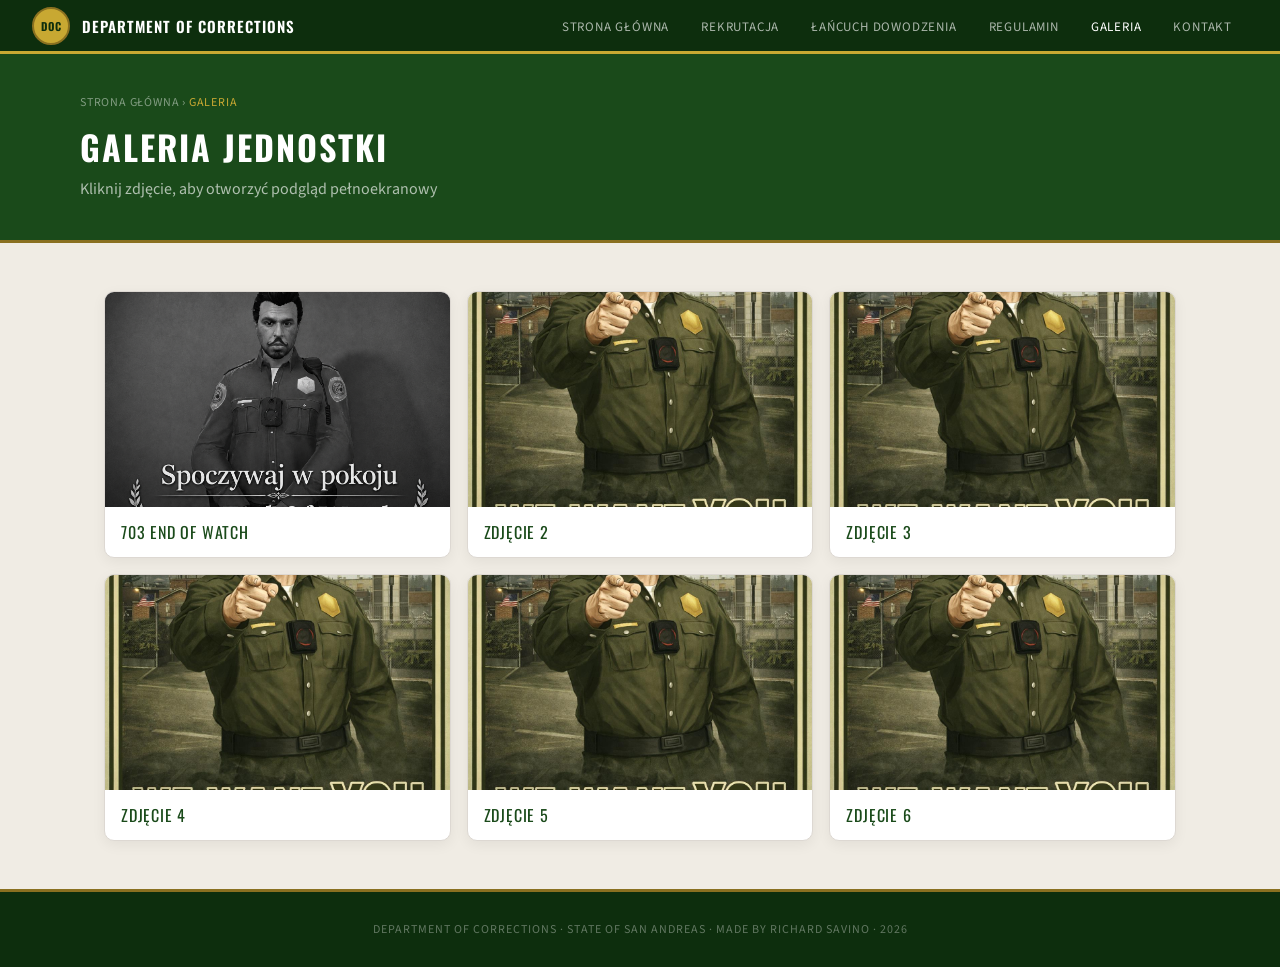
==== galeria.html @ 75ddd3aa "Update galeria.html" ====
﻿<!DOCTYPE html>
<html lang="pl">
<head>
<meta charset="UTF-8">
<meta name="viewport" content="width=device-width, initial-scale=1.0">
<title>DOC - Galeria</title>
  <link rel="icon" sizes="32x32" href="src/Doc3.png">
<link href="https://fonts.googleapis.com/css2?family=Oswald:wght@400;500;600;700&family=Source+Sans+3:wght@300;400;600&display=swap" rel="stylesheet">
<link rel="stylesheet" href="styles.css">
</head>
<body>

<nav class="topbar">
  <a class="topbar-brand" href="index.html">
    <div class="topbar-logo" title="Kliknij, aby dodać własne logo (PPM usuwa)">
      <span class="topbar-logo-text">DOC</span>
      <img class="topbar-logo-image" alt="Logo DOC">
    </div>
    <div class="topbar-name">Department of Corrections</div>
  </a>
  <ul class="topbar-nav">
    <li><a href="index.html">Strona Główna</a></li>
    <li><a href="rekrutacja.html">Rekrutacja</a></li>
    <li><a href="lancuch-dowodzenia.html">Łańcuch Dowodzenia</a></li>
    <li><a href="regulamin.html">Regulamin</a></li>
    <li><a href="galeria.html" class="active">Galeria</a></li>
    <li><a href="kontakt.html">Kontakt</a></li>
  </ul>
</nav>

<div class="page-header">
  <div class="page-header-inner">
    <div class="breadcrumb"><a href="index.html">Strona Główna</a> &rsaquo; <span>Galeria</span></div>
    <h1>Galeria Jednostki</h1>
    <p class="sub">Kliknij zdjęcie, aby otworzyć podgląd pełnoekranowy</p>
  </div>
</div>

<main class="layout">
  <section class="gallery-grid">
    <article class="gallery-item"><img class="gallery-img" src="img/gallery-1.png" alt="Galeria DOC 1"><div class="gallery-title">703 End Of Watch</div></article>
    <article class="gallery-item"><img class="gallery-img" src="img/gallery-2.jpg" alt="Galeria DOC 2"><div class="gallery-title">Zdjęcie 2</div></article>
    <article class="gallery-item"><img class="gallery-img" src="img/gallery-3.jpg" alt="Galeria DOC 3"><div class="gallery-title">Zdjęcie 3</div></article>
    <article class="gallery-item"><img class="gallery-img" src="img/gallery-4.jpg" alt="Galeria DOC 4"><div class="gallery-title">Zdjęcie 4</div></article>
    <article class="gallery-item"><img class="gallery-img" src="img/gallery-5.jpg" alt="Galeria DOC 5"><div class="gallery-title">Zdjęcie 5</div></article>
    <article class="gallery-item"><img class="gallery-img" src="img/gallery-6.jpg" alt="Galeria DOC 6"><div class="gallery-title">Zdjęcie 6</div></article>
  </section>
</main>

<div id="lightbox" class="lightbox" aria-hidden="true">
  <button class="lightbox-close" type="button" aria-label="Zamknij">×</button>
  <button class="lightbox-btn lightbox-prev" type="button" aria-label="Poprzednie">‹</button>
  <img id="lightboxImg" class="lightbox-img" alt="Podgląd zdjęcia">
  <button class="lightbox-btn lightbox-next" type="button" aria-label="Następne">›</button>
</div>

<footer>
  <p>Department of Corrections · State of San Andreas · made by Richard Savino · 2026</p>
</footer>

<script>

(function () {
  const images = Array.from(document.querySelectorAll('.gallery-img'));
  const lightbox = document.getElementById('lightbox');
  const lightboxImg = document.getElementById('lightboxImg');
  const btnPrev = document.querySelector('.lightbox-prev');
  const btnNext = document.querySelector('.lightbox-next');
  const btnClose = document.querySelector('.lightbox-close');
  if (!images.length || !lightbox || !lightboxImg) return;

  let current = 0;

  const open = (index) => {
    current = index;
    lightboxImg.src = images[current].src;
    lightbox.classList.add('open');
    lightbox.setAttribute('aria-hidden', 'false');
  };

  const close = () => {
    lightbox.classList.remove('open');
    lightbox.setAttribute('aria-hidden', 'true');
    lightboxImg.removeAttribute('src');
  };

  const prev = () => open((current - 1 + images.length) % images.length);
  const next = () => open((current + 1) % images.length);

  images.forEach((img, index) => img.addEventListener('click', () => open(index)));
  if (btnPrev) btnPrev.addEventListener('click', prev);
  if (btnNext) btnNext.addEventListener('click', next);
  if (btnClose) btnClose.addEventListener('click', close);

  lightbox.addEventListener('click', (event) => {
    if (event.target === lightbox) close();
  });

  document.addEventListener('keydown', (event) => {
    if (!lightbox.classList.contains('open')) return;
    if (event.key === 'Escape') close();
    if (event.key === 'ArrowLeft') prev();
    if (event.key === 'ArrowRight') next();
  });
})();
</script>

</body>
</html>
---- styles.css ----
:root {
  --g-darkest: #0d2e0d;
  --g-dark: #1a4a1a;
  --g-mid: #2d7a2d;
  --g-light: #4a9a4a;
  --g-pale: #e8f5e8;
  --gold: #c8a832;
  --gold-light: #e8c84a;
  --gold-dark: #8a7020;
  --cream: #f5f0e8;
  --bg: #f0ece4;
  --text: #1a1a1a;
  --text-mid: #444;
  --text-light: #888;
  --white: #fff;
}

* { margin:0; padding:0; box-sizing:border-box; }

body {
  font-family: 'Source Sans 3', sans-serif;
  background: var(--bg);
  color: var(--text);
  display: flex;
  flex-direction: column;
  min-height: 100vh;
}

/* TOPBAR */
.topbar {
  background: var(--g-darkest);
  border-bottom: 3px solid var(--gold);
  padding: 0 2rem;
  display: flex;
  align-items: center;
  justify-content: space-between;
  height: 54px;
  position: sticky;
  top: 0;
  z-index: 100;
}

.topbar-brand {
  display: flex;
  align-items: center;
  gap: 12px;
  text-decoration: none;
}

.topbar-logo {
  width: 38px;
  height: 38px;
  border-radius: 50%;
  background: var(--gold);
  display: flex;
  align-items: center;
  justify-content: center;
  font-family: 'Oswald', sans-serif;
  font-size: 11px;
  font-weight: 700;
  color: var(--g-darkest);
  letter-spacing: 1px;
  border: 2px solid var(--gold-dark);
  flex-shrink: 0;
  position: relative;
  overflow: hidden;
  cursor: pointer;
}

.topbar-logo-image {
  width: 100%;
  height: 100%;
  object-fit: cover;
  display: none;
}

.topbar-logo.has-image .topbar-logo-image { display: block; }
.topbar-logo.has-image .topbar-logo-text { display: none; }

.topbar-name {
  font-family: 'Oswald', sans-serif;
  font-size: 15px;
  font-weight: 600;
  color: #fff;
  letter-spacing: 1px;
  text-transform: uppercase;
}

.topbar-nav {
  display: flex;
  list-style: none;
}

.topbar-nav a {
  display: block;
  padding: 0 1rem;
  height: 54px;
  line-height: 54px;
  color: rgba(255, 255, 255, .65);
  text-decoration: none;
  font-size: 13px;
  font-weight: 400;
  text-transform: uppercase;
  letter-spacing: .8px;
  border-bottom: 3px solid transparent;
  margin-bottom: -3px;
  transition: color .2s, border-color .2s;
}

.topbar-nav a:hover, .topbar-nav a.active {
  color: #fff;
  border-bottom-color: var(--gold);
}

/* PAGE HEADER (Subpages) */
.page-header {
  background: var(--g-dark);
  padding: 2.5rem 2rem;
  border-bottom: 3px solid var(--gold-dark);
}

.page-header-inner {
  max-width: 1120px;
  margin: 0 auto;
}

.breadcrumb {
  font-size: 12px;
  color: rgba(255, 255, 255, .5);
  text-transform: uppercase;
  letter-spacing: .8px;
  margin-bottom: .6rem;
}

.breadcrumb a {
  color: rgba(255, 255, 255, .45);
  text-decoration: none;
}

.breadcrumb span { color: var(--gold); }

h1 {
  font-family: 'Oswald', sans-serif;
  font-size: 34px;
  color: #fff;
  text-transform: uppercase;
  letter-spacing: 2px;
}

.sub {
  color: rgba(255, 255, 255, .65);
  margin-top: .4rem;
}

/* LAYOUT */
.layout {
  max-width: 1120px;
  margin: 0 auto;
  padding: 3rem 1.5rem;
  width: 100%;
}

/* HERO (index.html) */
.hero {
  background: var(--g-dark);
  background-image: repeating-linear-gradient(0deg, transparent, transparent 39px, rgba(0, 0, 0, .07) 40px), repeating-linear-gradient(90deg, transparent, transparent 39px, rgba(0, 0, 0, .07) 40px);
  padding: 4rem 2rem 3rem;
  text-align: center;
  position: relative;
  overflow: hidden;
  border-bottom: 4px solid var(--gold-dark);
}

.hero::before {
  content: '';
  position: absolute;
  inset: 0;
  background: radial-gradient(ellipse 70% 80% at 50% 50%, rgba(45, 122, 45, .3) 0%, transparent 70%);
  pointer-events: none;
}

.hero-seal {
  width: 150px;
  height: 150px;
  border-radius: 50%;
  background: var(--g-darkest);
  border: 5px solid var(--gold);
  box-shadow: 0 0 0 3px var(--g-dark), 0 0 0 5px var(--gold-dark), 0 8px 40px rgba(0, 0, 0, .5);
  display: flex;
  align-items: center;
  justify-content: center;
  margin: 0 auto 1.5rem;
  position: relative;
}

.hero-seal-inner {
  width: 114px;
  height: 114px;
  border-radius: 50%;
  background: var(--gold);
  display: flex;
  align-items: center;
  justify-content: center;
  flex-direction: column;
  border: 2px solid var(--gold-dark);
}

.hero-seal-emoji {
  font-size: 40px;
  line-height: 1;
}

.hero-seal-text {
  font-family: 'Oswald', sans-serif;
  font-size: 9px;
  font-weight: 700;
  color: var(--g-darkest);
  letter-spacing: 2px;
  margin-top: 3px;
}

.hero-seal-ring {
  position: absolute;
  inset: 6px;
  border-radius: 50%;
  border: 1.5px dashed rgba(200, 168, 50, .5);
  animation: spin 30s linear infinite;
}

@keyframes spin { to { transform: rotate(360deg); } }

.hero-ring2 {
  position: absolute;
  inset: 14px;
  border-radius: 50%;
  border: 1px dotted rgba(200, 168, 50, .25);
  animation: spin 18s linear infinite reverse;
}

.hero h1 {
  font-family: 'Oswald', sans-serif;
  font-size: 40px;
  font-weight: 700;
  color: #fff;
  text-transform: uppercase;
  letter-spacing: 3px;
  line-height: 1.1;
  position: relative;
}

.hero h1 span { color: var(--gold); }

.hero-sub {
  font-size: 13px;
  color: rgba(255, 255, 255, .5);
  text-transform: uppercase;
  letter-spacing: 2px;
  margin-top: 6px;
  position: relative;
}

.hero-divider {
  width: 80px;
  height: 2px;
  background: linear-gradient(to right, transparent, var(--gold), transparent);
  margin: 1.2rem auto;
}

.hero-tagline {
  font-size: 15px;
  color: rgba(255, 255, 255, .7);
  font-style: italic;
  letter-spacing: .5px;
  position: relative;
}

.hero-btns {
  display: flex;
  gap: 12px;
  justify-content: center;
  margin-top: 2rem;
  position: relative;
  flex-wrap: wrap;
}

.btn-primary {
  background: var(--gold);
  color: var(--g-darkest);
  font-family: 'Oswald', sans-serif;
  font-size: 14px;
  font-weight: 600;
  text-transform: uppercase;
  letter-spacing: 1px;
  padding: 10px 28px;
  border-radius: 4px;
  text-decoration: none;
  border: none;
  cursor: pointer;
  transition: background .2s, transform .15s;
}

.btn-primary:hover {
  background: var(--gold-light);
  transform: translateY(-1px);
}

.btn-outline {
  background: transparent;
  color: #fff;
  font-family: 'Oswald', sans-serif;
  font-size: 14px;
  font-weight: 600;
  text-transform: uppercase;
  letter-spacing: 1px;
  padding: 10px 28px;
  border-radius: 4px;
  text-decoration: none;
  border: 1.5px solid rgba(255, 255, 255, .35);
  cursor: pointer;
  transition: border-color .2s, transform .15s;
}

.btn-outline:hover {
  border-color: #fff;
  transform: translateY(-1px);
}

/* STAT STRIP */
.stat-strip {
  display: grid;
  grid-template-columns: repeat(auto-fit, minmax(160px, 1fr));
  gap: 1px;
  background: var(--gold-dark);
  border: 1px solid var(--gold-dark);
  border-radius: 8px;
  overflow: hidden;
  margin-bottom: 3rem;
}

.stat-item {
  background: var(--g-darkest);
  padding: 1.2rem 1.5rem;
  text-align: center;
}

.stat-num {
  font-family: 'Oswald', sans-serif;
  font-size: 32px;
  font-weight: 700;
  color: var(--gold);
  line-height: 1;
}

.stat-label {
  font-size: 11px;
  color: rgba(255, 255, 255, .5);
  text-transform: uppercase;
  letter-spacing: 1px;
  margin-top: 4px;
}

/* SECTION HEADING */
.sec-heading {
  font-family: 'Oswald', sans-serif;
  font-size: 11px;
  font-weight: 600;
  text-transform: uppercase;
  letter-spacing: 3px;
  color: var(--g-mid);
  margin-bottom: 1.2rem;
  display: flex;
  align-items: center;
  gap: 10px;
}

.sec-heading::after {
  content: '';
  flex: 1;
  height: 1px;
  background: linear-gradient(to right, var(--g-mid), transparent);
}

/* ABOUT BLOCK */
.about-grid {
  display: grid;
  grid-template-columns: 1fr 1fr;
  gap: 2rem;
  margin-bottom: 3rem;
}

@media(max-width:640px) { .about-grid { grid-template-columns: 1fr; } }

.about-text {
  font-size: 15px;
  line-height: 1.75;
  color: var(--text-mid);
}

.about-text p { margin-bottom: 1rem; }
.about-text strong { color: var(--g-dark); font-weight: 600; }

.mission-box {
  background: var(--g-darkest);
  border-radius: 8px;
  padding: 1.8rem;
  border-left: 4px solid var(--gold);
}

.mission-box h3 {
  font-family: 'Oswald', sans-serif;
  font-size: 18px;
  color: var(--gold);
  text-transform: uppercase;
  letter-spacing: 1px;
  margin-bottom: .8rem;
}

.mission-box p {
  font-size: 14px;
  color: rgba(255, 255, 255, .7);
  line-height: 1.7;
}

.mission-box .quote {
  font-style: italic;
  font-size: 13px;
  color: rgba(255, 255, 255, .4);
  margin-top: 1rem;
  border-top: 1px solid rgba(255, 255, 255, .1);
  padding-top: .8rem;
}

/* CARDS */
.cards {
  display: grid;
  grid-template-columns: repeat(auto-fit, minmax(220px, 1fr));
  gap: 1rem;
  margin-bottom: 3rem;
}

.card {
  background: #fff;
  border-radius: 8px;
  border: 1px solid #e0ddd8;
  padding: 1.5rem;
  text-decoration: none;
  color: inherit;
  transition: transform .2s, box-shadow .2s;
  display: block;
}

.card:hover {
  transform: translateY(-3px);
  box-shadow: 0 8px 24px rgba(0, 0, 0, .1);
}

.card-icon {
  font-size: 28px;
  margin-bottom: .8rem;
}

.card h3 {
  font-family: 'Oswald', sans-serif;
  font-size: 17px;
  font-weight: 600;
  color: var(--g-dark);
  text-transform: uppercase;
  letter-spacing: .5px;
  margin-bottom: .5rem;
}

.card p {
  font-size: 13px;
  color: var(--text-light);
  line-height: 1.5;
}

.card-arrow {
  font-size: 13px;
  color: var(--g-mid);
  margin-top: .8rem;
  font-weight: 600;
}

/* GALLERY (galeria.html) */
.gallery-grid {
  display: grid;
  grid-template-columns: repeat(auto-fit, minmax(290px, 1fr));
  gap: 1rem;
}

.gallery-item {
  background: #fff;
  border: 1px solid #ddd8d2;
  border-radius: 10px;
  overflow: hidden;
  box-shadow: 0 4px 14px rgba(0, 0, 0, .06);
}

.gallery-img {
  width: 100%;
  aspect-ratio: 16/10;
  object-fit: cover;
  display: block;
  cursor: zoom-in;
}

.gallery-title {
  padding: .8rem 1rem;
  font-family: 'Oswald', sans-serif;
  text-transform: uppercase;
  letter-spacing: .8px;
  color: var(--g-dark);
}

.lightbox {
  position: fixed;
  inset: 0;
  background: rgba(0, 0, 0, .86);
  display: none;
  align-items: center;
  justify-content: center;
  z-index: 999;
  padding: 2rem;
}

.lightbox.open { display: flex; }
.lightbox-img { max-width: min(92vw, 1600px); max-height: 88vh; object-fit: contain; border-radius: 8px; }

.lightbox-btn {
  position: absolute;
  top: 50%;
  transform: translateY(-50%);
  border: none;
  width: 52px;
  height: 52px;
  border-radius: 50%;
  background: rgba(255, 255, 255, .16);
  color: #fff;
  font-size: 26px;
  cursor: pointer;
}

.lightbox-prev { left: 18px; }
.lightbox-next { right: 18px; }

.lightbox-close {
  position: absolute;
  top: 16px;
  right: 16px;
  border: none;
  width: 44px;
  height: 44px;
  border-radius: 50%;
  background: rgba(255, 255, 255, .16);
  color: #fff;
  font-size: 26px;
  cursor: pointer;
}

/* KONTAKT (kontakt.html) */
.hq {
  background: #fff;
  border: 1px solid #ddd8d2;
  border-radius: 8px;
  overflow: hidden;
  margin-bottom: 2.2rem;
}

.hq-top {
  background: linear-gradient(135deg, var(--g-darkest), var(--g-dark));
  padding: 1.1rem 1.4rem;
  color: #fff;
  font-family: 'Oswald', sans-serif;
  letter-spacing: 1px;
  text-transform: uppercase;
}

.hq-grid {
  display: grid;
  grid-template-columns: 1fr 1fr;
  gap: 1rem;
  padding: 1.4rem;
}

.hq-item small {
  display: block;
  font-size: 11px;
  color: var(--text-light);
  text-transform: uppercase;
  letter-spacing: .8px;
  margin-bottom: 4px;
}

.hq-item div { font-size: 15px; color: var(--text); }

/* ŁAŃCUCH DOWODZENIA (lancuch-dowodzenia.html) */
.pyramid { display: flex; flex-direction: column; gap: 1rem; }
.tier { display: flex; gap: 1rem; justify-content: center; flex-wrap: wrap; }

.staff-card { width: 300px; background: #fff; border: 1px solid #dfd8ce; border-radius: 12px; overflow: hidden; box-shadow: 0 6px 16px rgba(0, 0, 0, .08); }
.staff-card img.staff-photo { width: 100%; aspect-ratio: 4/3; object-fit: cover; display: block; }
.staff-body { padding: 1rem; }
.staff-card.chief .staff-body { background: linear-gradient(135deg, #f6e8b0, #dcc26a); }
.staff-card.commander .staff-body { background: linear-gradient(135deg, #f1f1f1, #cbcbcb); }
.staff-rank { font-family: 'Oswald', sans-serif; font-size: 13px; text-transform: uppercase; letter-spacing: .7px; color: #1f1f1f; }
.staff-name { font-size: 20px; font-weight: 700; margin-top: .2rem; color: #141414; }

/* REGULAMIN (regulamin.html) */
.main-container {
  max-width: 1080px;
  margin: 0 auto;
  padding: 3rem 1.5rem;
  width: 100%;
  flex: 1;
}

.selector-row {
  display: flex;
  justify-content: center;
  gap: 2rem;
  margin-bottom: 0;
}

.selector-box {
  background: var(--g-dark);
  border: 3px solid var(--g-mid);
  border-radius: 12px;
  padding: 2.5rem 3rem;
  cursor: pointer;
  transition: all 0.3s ease;
  text-align: center;
  flex: 1;
  position: relative;
}

.selector-box:hover {
  background: var(--g-mid);
  border-color: var(--gold);
  transform: translateY(-4px);
  box-shadow: 0 10px 30px rgba(0, 0, 0, 0.2);
}

.selector-box.active {
  background: var(--g-darkest);
  border-color: var(--gold);
  transform: translateY(0);
  box-shadow: 0 6px 20px rgba(0, 0, 0, 0.25);
  border-bottom-left-radius: 0;
  border-bottom-right-radius: 0;
  border-bottom-color: var(--g-darkest);
}

.selector-box h2 {
  font-family: 'Oswald', sans-serif;
  font-size: 24px;
  color: #fff;
  text-transform: uppercase;
  letter-spacing: 2px;
  margin: 0;
}

.selector-box p {
  color: rgba(255, 255, 255, 0.7);
  margin-top: 0.5rem;
  font-size: 14px;
}

.selector-box .arrow {
  display: inline-block;
  margin-left: 8px;
  color: var(--gold);
  font-size: 18px;
  transition: transform 0.3s ease;
}

.selector-box.active .arrow { transform: rotate(180deg); }

.expand-wrapper {
  max-width: 1080px;
  margin: 0 auto;
  overflow: hidden;
  max-height: 0;
  transition: max-height 0.5s ease, opacity 0.4s ease;
  opacity: 0;
}

.expand-wrapper.open {
  max-height: 5000px;
  opacity: 1;
}

.expand-inner {
  background: #fff;
  border: 1px solid #ddd;
  border-top: none;
  border-radius: 0 0 12px 12px;
  padding: 2rem;
  margin-bottom: 2rem;
}

.rule-section { background: #fff; border: 1px solid #dfd8ce; border-radius: 10px; overflow: hidden; margin-bottom: 1rem; }
.rule-section:last-child { margin-bottom: 0; }
.rule-head { background: var(--g-darkest); color: #fff; padding: .85rem 1rem; font-family: 'Oswald', sans-serif; font-size: 18px; letter-spacing: .8px; text-transform: uppercase; }
.rule-body { padding: 1rem; }
.rule-item { margin-bottom: .8rem; }
.rule-item:last-child { margin-bottom: 0; }
.rule-num { font-family: 'Oswald', sans-serif; color: var(--g-mid); font-size: 15px; margin-bottom: .15rem; }
.rule-text { color: var(--text-mid); line-height: 1.55; font-size: 15px; }
.rule-warn { margin-top: .8rem; background: #fff8e1; border-left: 4px solid var(--gold); padding: .65rem .8rem; color: #7a6010; border-radius: 0 6px 6px 0; font-size: 14px; }
.rule-danger { margin-top: .8rem; background: #ffeaea; border-left: 4px solid #e53935; padding: .65rem .8rem; color: #b03131; border-radius: 0 6px 6px 0; font-size: 14px; }

/* REKRUTACJA (rekrutacja.html) */
.poster-text { background: #fff; border: 1px solid #ddd8d2; border-radius: 10px; padding: 1.8rem; box-shadow: 0 4px 14px rgba(0, 0, 0, .06); }
.poster-text h2 { font-family: 'Oswald', sans-serif; font-size: 30px; line-height: 1.15; color: var(--g-dark); text-transform: uppercase; margin-bottom: 1.1rem; }
.poster-text p { font-size: 16px; color: var(--text-mid); line-height: 1.65; margin-bottom: 1rem; }

.sec-title { font-family: 'Oswald', sans-serif; font-size: 22px; text-transform: uppercase; color: var(--g-dark); margin: 1.2rem 0 .6rem; }
.list-box { display: grid; grid-template-columns: 1fr 1fr; gap: 1rem; margin-bottom: .8rem; }
.list-card { background: #f8f6f2; border: 1px solid #e7e2db; border-radius: 8px; padding: 1rem; }
.list-card ul { list-style: none; }
.list-card li { padding: .45rem 0; border-bottom: 1px solid #ece7e0; color: var(--text-mid); font-size: 15px; }
.list-card li:last-child { border-bottom: none; }

.note { background: #eef7ee; border-left: 4px solid var(--g-mid); border-radius: 0 8px 8px 0; padding: 1rem 1.1rem; margin-top: 1rem; font-size: 15px; color: #1f4f1f; line-height: 1.6; }

.poster-image-wrap { margin-top: 1.5rem; background: #fff; border: 1px solid #ddd8d2; border-radius: 10px; padding: 1rem; }
.poster-image { width: 100%; max-width: 680px; display: block; margin: 0 auto; border-radius: 8px; border: 2px solid #d8d1c8; }

/* FOOTER */
footer {
  background: var(--g-darkest);
  border-top: 3px solid var(--gold-dark);
  padding: 1.8rem 2rem;
  text-align: center;
  margin-top: auto;
}

footer p {
  font-size: 12px;
  color: rgba(255, 255, 255, .35);
  text-transform: uppercase;
  letter-spacing: 1px;
}

/* RESPONSIVE */
@media(max-width: 760px) {
  .topbar-nav { display: none; }
  h1 { font-size: 26px; }
  .hero h1 { font-size: 26px; }
  .stat-num { font-size: 24px; }
  .hq-grid { grid-template-columns: 1fr; }
  .staff-card { width: 100%; max-width: 360px; }
  .selector-row { flex-direction: column; gap: 0; }
  .selector-box { min-width: auto; width: 100%; padding: 1.5rem; border-radius: 12px !important; margin-bottom: .5rem; }
  .selector-box.active { border-radius: 12px !important; border-bottom-color: var(--gold); margin-bottom: 0; }
  .expand-inner { border-radius: 0 0 12px 12px; }
  .list-box { grid-template-columns: 1fr; }
  .poster-text h2 { font-size: 24px; }
  .lightbox-btn { display: none; }
}
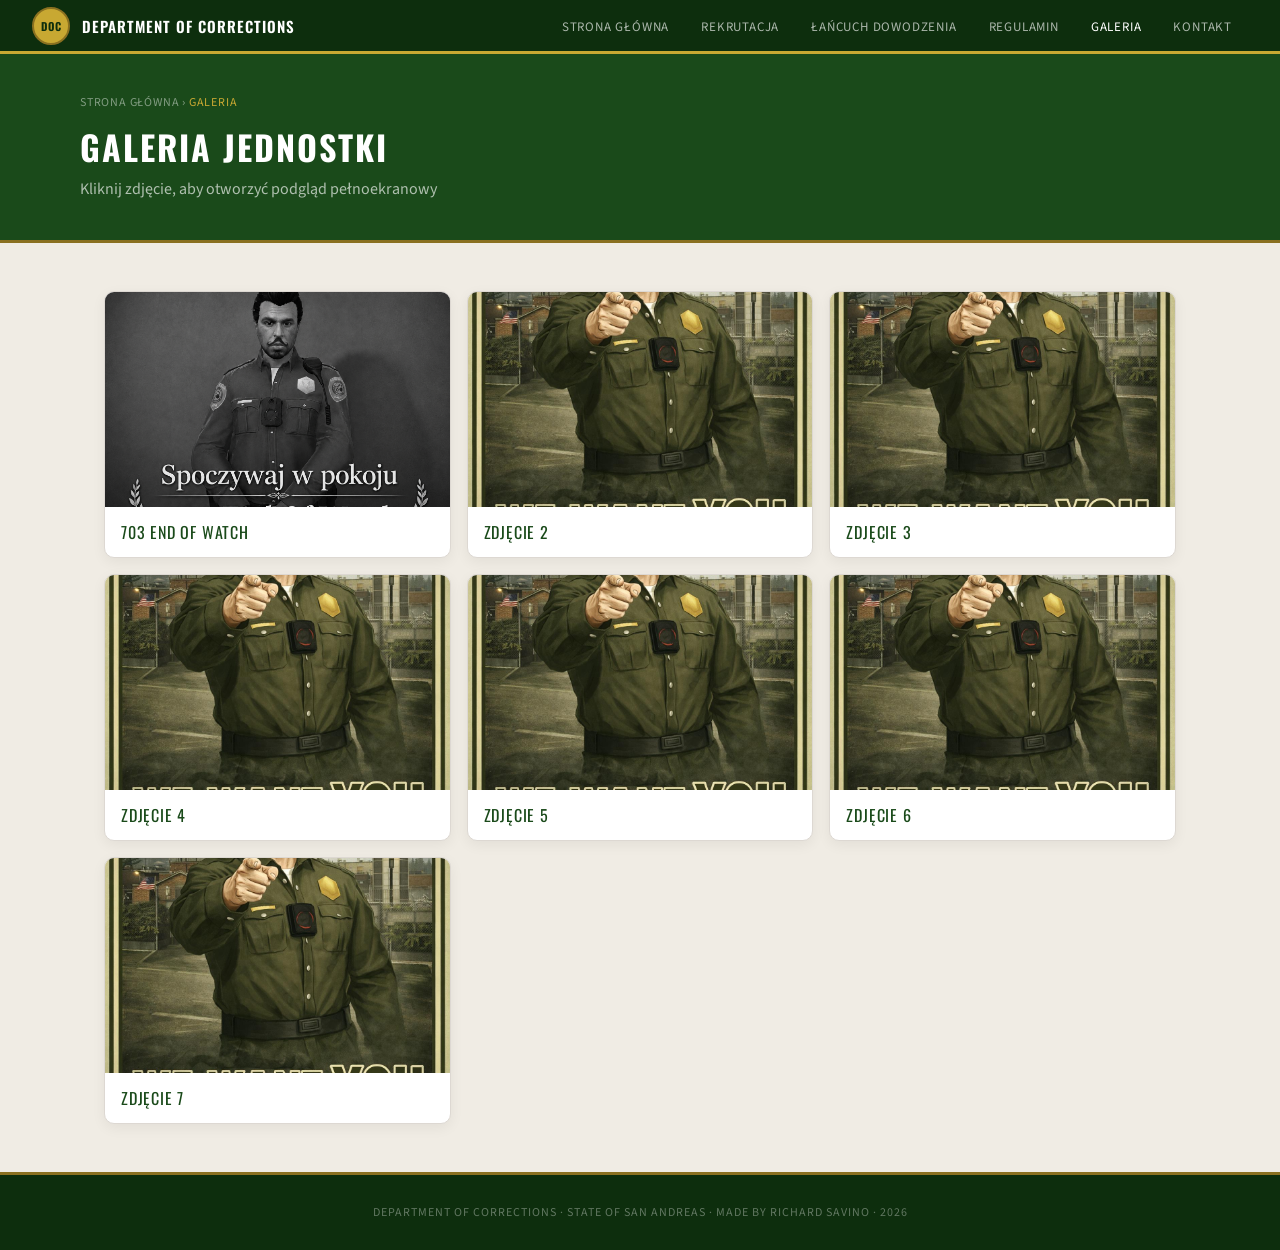
==== commit f4b30a7c: "Update galeria.html" ====
--- a/galeria.html
+++ b/galeria.html
@@ -44,6 +44,7 @@
     <article class="gallery-item"><img class="gallery-img" src="img/gallery-4.jpg" alt="Galeria DOC 4"><div class="gallery-title">Zdjęcie 4</div></article>
     <article class="gallery-item"><img class="gallery-img" src="img/gallery-5.jpg" alt="Galeria DOC 5"><div class="gallery-title">Zdjęcie 5</div></article>
     <article class="gallery-item"><img class="gallery-img" src="img/gallery-6.jpg" alt="Galeria DOC 6"><div class="gallery-title">Zdjęcie 6</div></article>
+    <article class="gallery-item"><img class="gallery-img" src="img/gallery-6.jpg" alt="Galeria DOC 6"><div class="gallery-title">Zdjęcie 7</div></article>
   </section>
 </main>
 
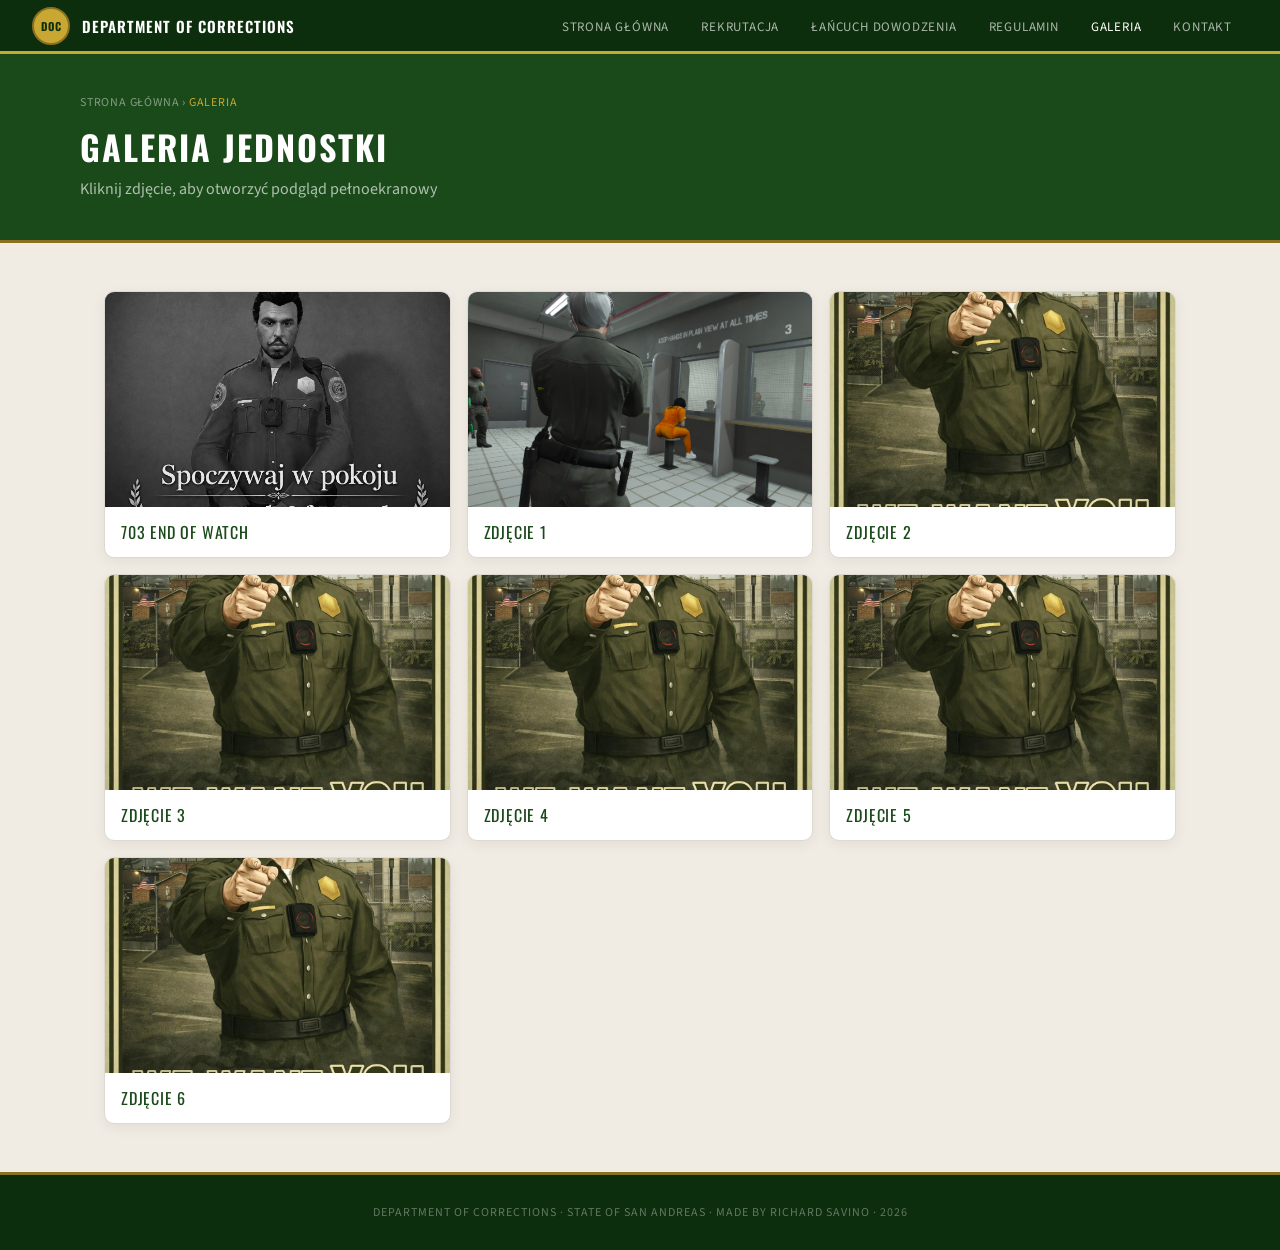
==== commit da7caf90: "Update galeria.html" ====
--- a/galeria.html
+++ b/galeria.html
@@ -39,12 +39,12 @@
 <main class="layout">
   <section class="gallery-grid">
     <article class="gallery-item"><img class="gallery-img" src="img/gallery-1.png" alt="Galeria DOC 1"><div class="gallery-title">703 End Of Watch</div></article>
-    <article class="gallery-item"><img class="gallery-img" src="img/gallery-2.jpg" alt="Galeria DOC 2"><div class="gallery-title">Zdjęcie 2</div></article>
-    <article class="gallery-item"><img class="gallery-img" src="img/gallery-3.jpg" alt="Galeria DOC 3"><div class="gallery-title">Zdjęcie 3</div></article>
-    <article class="gallery-item"><img class="gallery-img" src="img/gallery-4.jpg" alt="Galeria DOC 4"><div class="gallery-title">Zdjęcie 4</div></article>
-    <article class="gallery-item"><img class="gallery-img" src="img/gallery-5.jpg" alt="Galeria DOC 5"><div class="gallery-title">Zdjęcie 5</div></article>
+    <article class="gallery-item"><img class="gallery-img" src="img/galeria-2.jpg" alt="Galeria DOC 2"><div class="gallery-title">Zdjęcie 1</div></article>
+    <article class="gallery-item"><img class="gallery-img" src="img/gallery-3.jpg" alt="Galeria DOC 3"><div class="gallery-title">Zdjęcie 2</div></article>
+    <article class="gallery-item"><img class="gallery-img" src="img/gallery-4.jpg" alt="Galeria DOC 4"><div class="gallery-title">Zdjęcie 3</div></article>
+    <article class="gallery-item"><img class="gallery-img" src="img/gallery-5.jpg" alt="Galeria DOC 5"><div class="gallery-title">Zdjęcie 4</div></article>
+    <article class="gallery-item"><img class="gallery-img" src="img/gallery-6.jpg" alt="Galeria DOC 6"><div class="gallery-title">Zdjęcie 5</div></article>
     <article class="gallery-item"><img class="gallery-img" src="img/gallery-6.jpg" alt="Galeria DOC 6"><div class="gallery-title">Zdjęcie 6</div></article>
-    <article class="gallery-item"><img class="gallery-img" src="img/gallery-6.jpg" alt="Galeria DOC 6"><div class="gallery-title">Zdjęcie 7</div></article>
   </section>
 </main>
 
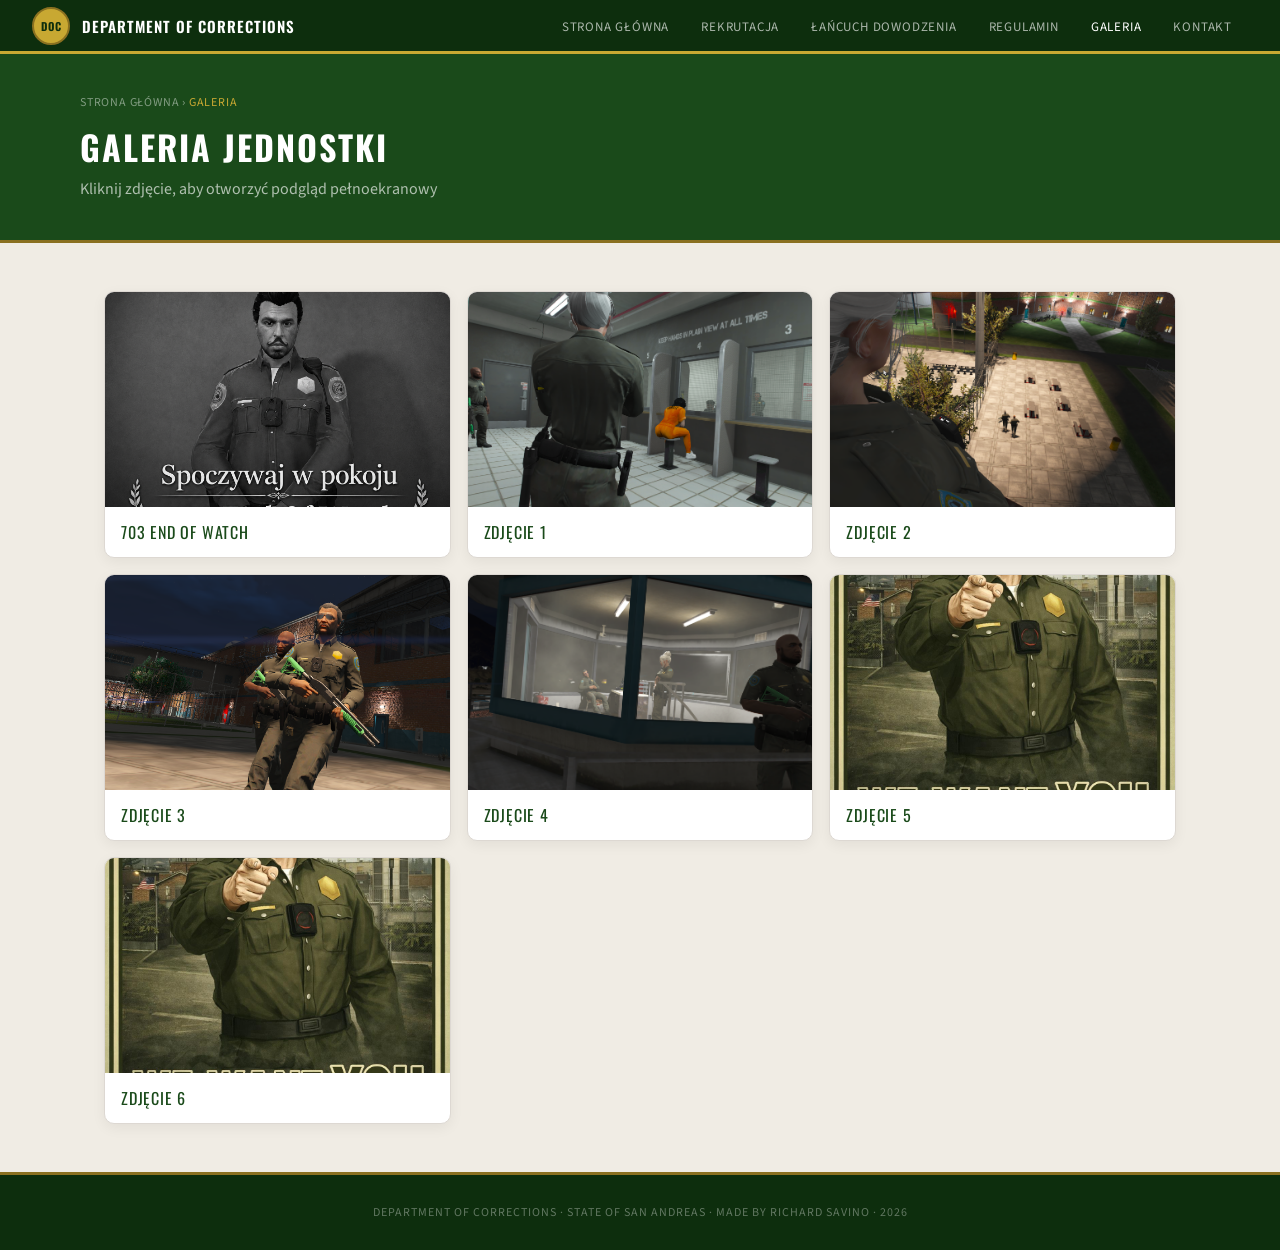
==== commit b3f8b74c: "Update galeria.html" ====
--- a/galeria.html
+++ b/galeria.html
@@ -40,9 +40,9 @@
   <section class="gallery-grid">
     <article class="gallery-item"><img class="gallery-img" src="img/gallery-1.png" alt="Galeria DOC 1"><div class="gallery-title">703 End Of Watch</div></article>
     <article class="gallery-item"><img class="gallery-img" src="img/galeria-2.jpg" alt="Galeria DOC 2"><div class="gallery-title">Zdjęcie 1</div></article>
-    <article class="gallery-item"><img class="gallery-img" src="img/gallery-3.jpg" alt="Galeria DOC 3"><div class="gallery-title">Zdjęcie 2</div></article>
-    <article class="gallery-item"><img class="gallery-img" src="img/gallery-4.jpg" alt="Galeria DOC 4"><div class="gallery-title">Zdjęcie 3</div></article>
-    <article class="gallery-item"><img class="gallery-img" src="img/gallery-5.jpg" alt="Galeria DOC 5"><div class="gallery-title">Zdjęcie 4</div></article>
+    <article class="gallery-item"><img class="gallery-img" src="img/galeria-3.jpg" alt="Galeria DOC 3"><div class="gallery-title">Zdjęcie 2</div></article>
+    <article class="gallery-item"><img class="gallery-img" src="img/galeria-4.jpg" alt="Galeria DOC 4"><div class="gallery-title">Zdjęcie 3</div></article>
+    <article class="gallery-item"><img class="gallery-img" src="img/galeria-5.jpg" alt="Galeria DOC 5"><div class="gallery-title">Zdjęcie 4</div></article>
     <article class="gallery-item"><img class="gallery-img" src="img/gallery-6.jpg" alt="Galeria DOC 6"><div class="gallery-title">Zdjęcie 5</div></article>
     <article class="gallery-item"><img class="gallery-img" src="img/gallery-6.jpg" alt="Galeria DOC 6"><div class="gallery-title">Zdjęcie 6</div></article>
   </section>
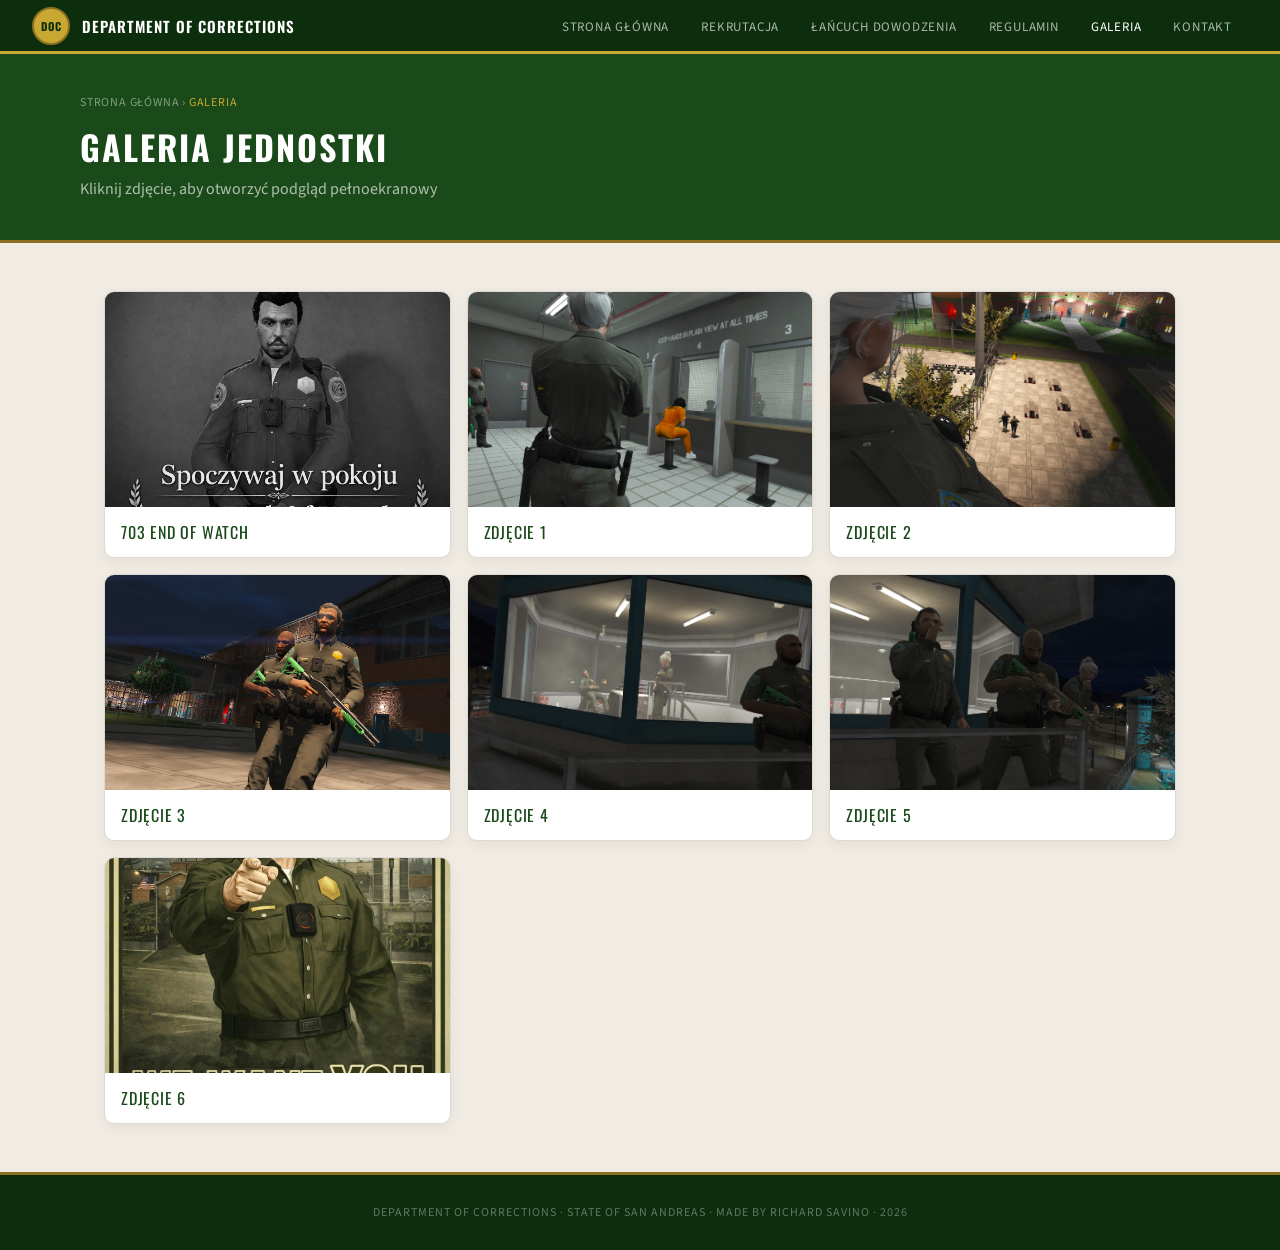
==== commit e249abe4: "Update galeria.html" ====
--- a/galeria.html
+++ b/galeria.html
@@ -43,7 +43,7 @@
     <article class="gallery-item"><img class="gallery-img" src="img/galeria-3.jpg" alt="Galeria DOC 3"><div class="gallery-title">Zdjęcie 2</div></article>
     <article class="gallery-item"><img class="gallery-img" src="img/galeria-4.jpg" alt="Galeria DOC 4"><div class="gallery-title">Zdjęcie 3</div></article>
     <article class="gallery-item"><img class="gallery-img" src="img/galeria-5.jpg" alt="Galeria DOC 5"><div class="gallery-title">Zdjęcie 4</div></article>
-    <article class="gallery-item"><img class="gallery-img" src="img/gallery-6.jpg" alt="Galeria DOC 6"><div class="gallery-title">Zdjęcie 5</div></article>
+    <article class="gallery-item"><img class="gallery-img" src="img/galeria-6.jpg" alt="Galeria DOC 6"><div class="gallery-title">Zdjęcie 5</div></article>
     <article class="gallery-item"><img class="gallery-img" src="img/gallery-6.jpg" alt="Galeria DOC 6"><div class="gallery-title">Zdjęcie 6</div></article>
   </section>
 </main>
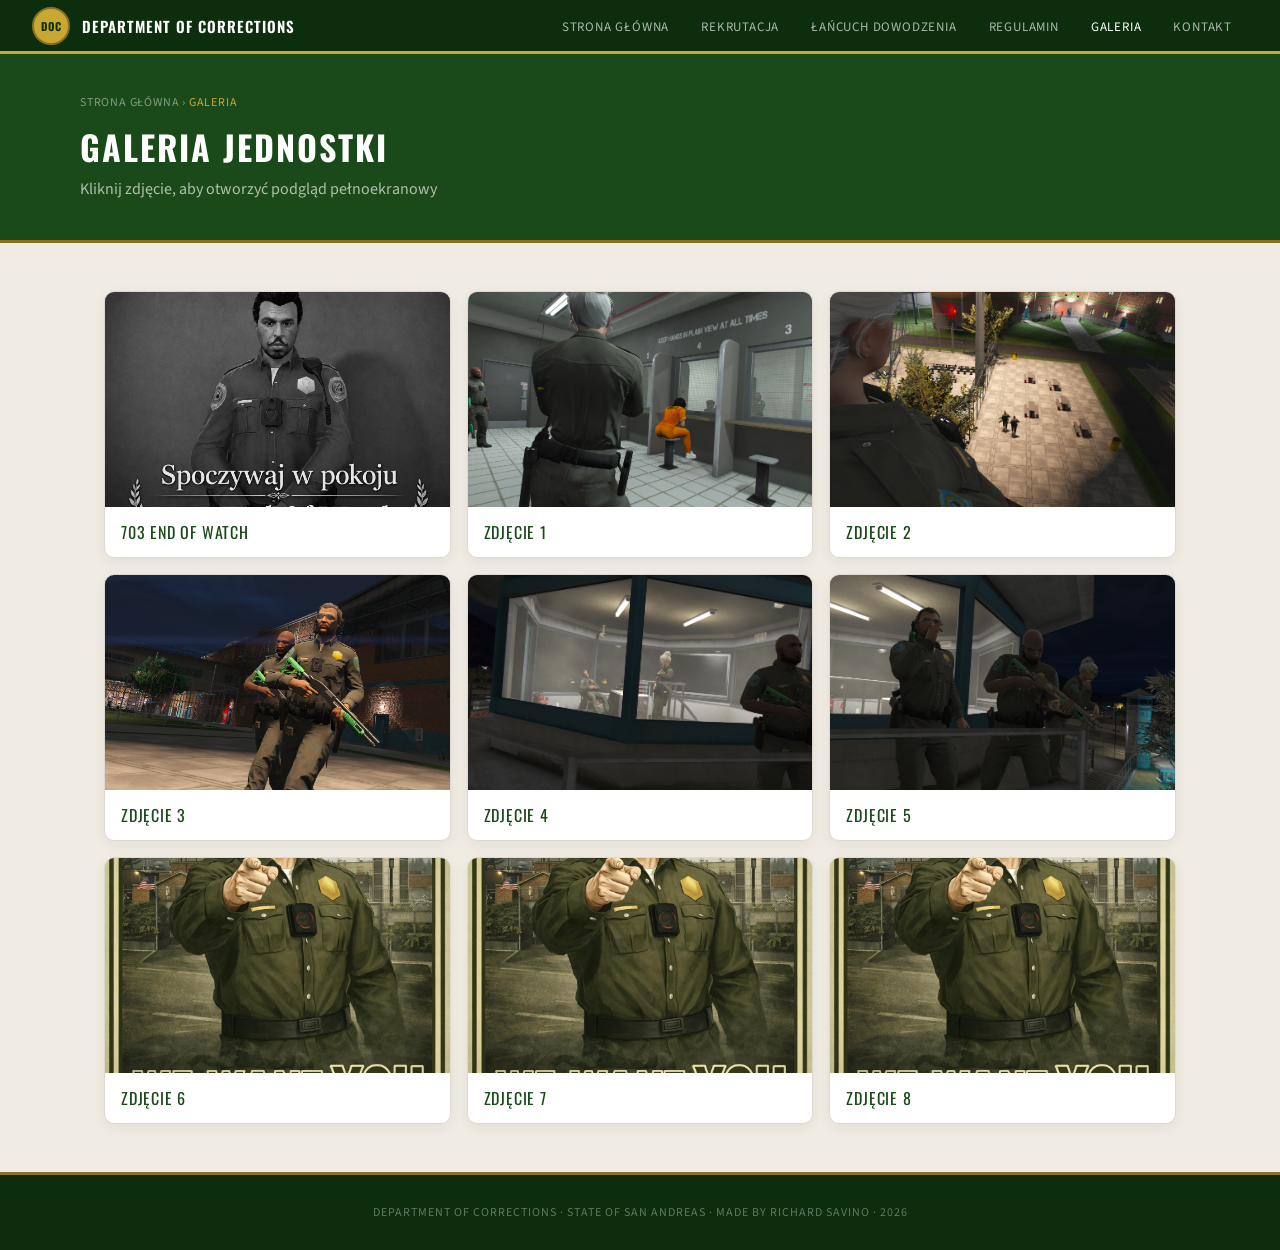
==== commit de0b22c2: "Update galeria.html" ====
--- a/galeria.html
+++ b/galeria.html
@@ -45,6 +45,8 @@
     <article class="gallery-item"><img class="gallery-img" src="img/galeria-5.jpg" alt="Galeria DOC 5"><div class="gallery-title">Zdjęcie 4</div></article>
     <article class="gallery-item"><img class="gallery-img" src="img/galeria-6.jpg" alt="Galeria DOC 6"><div class="gallery-title">Zdjęcie 5</div></article>
     <article class="gallery-item"><img class="gallery-img" src="img/gallery-6.jpg" alt="Galeria DOC 6"><div class="gallery-title">Zdjęcie 6</div></article>
+    <article class="gallery-item"><img class="gallery-img" src="img/gallery-6.jpg" alt="Galeria DOC 6"><div class="gallery-title">Zdjęcie 7</div></article>
+    <article class="gallery-item"><img class="gallery-img" src="img/gallery-6.jpg" alt="Galeria DOC 6"><div class="gallery-title">Zdjęcie 8</div></article>
   </section>
 </main>
 
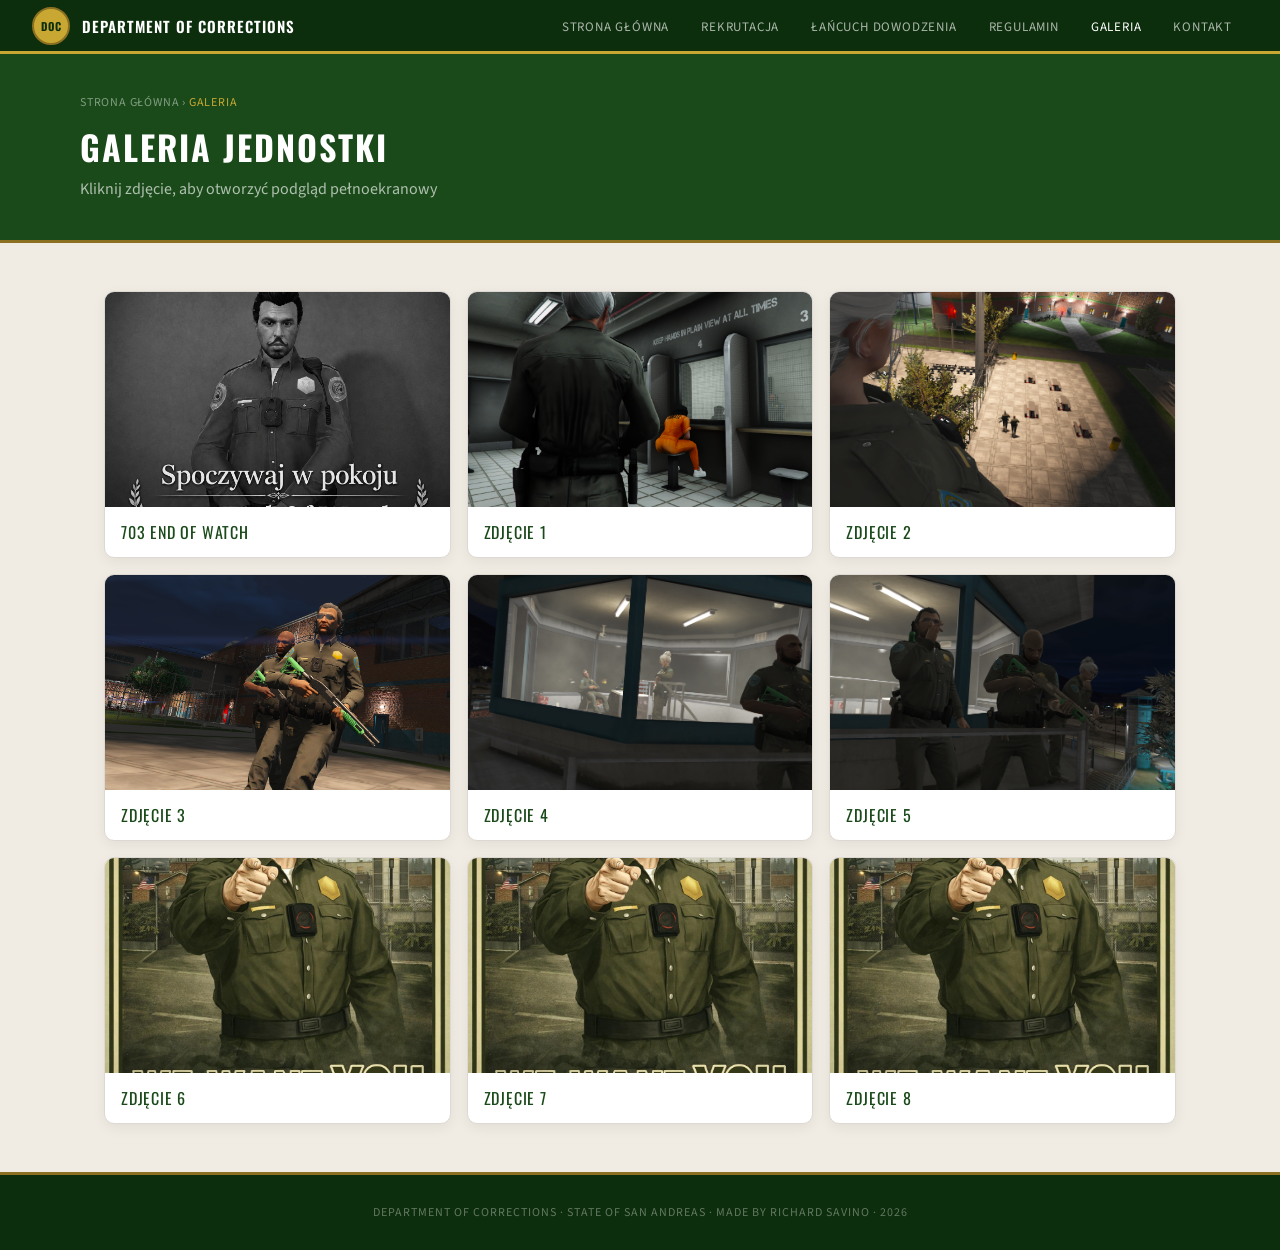
==== commit d25753d4: "Update galeria.html" ====
--- a/galeria.html
+++ b/galeria.html
@@ -39,7 +39,7 @@
 <main class="layout">
   <section class="gallery-grid">
     <article class="gallery-item"><img class="gallery-img" src="img/gallery-1.png" alt="Galeria DOC 1"><div class="gallery-title">703 End Of Watch</div></article>
-    <article class="gallery-item"><img class="gallery-img" src="img/galeria-2.jpg" alt="Galeria DOC 2"><div class="gallery-title">Zdjęcie 1</div></article>
+    <article class="gallery-item"><img class="gallery-img" src="img/galeria-22.jpg" alt="Galeria DOC 2"><div class="gallery-title">Zdjęcie 1</div></article>
     <article class="gallery-item"><img class="gallery-img" src="img/galeria-3.jpg" alt="Galeria DOC 3"><div class="gallery-title">Zdjęcie 2</div></article>
     <article class="gallery-item"><img class="gallery-img" src="img/galeria-4.jpg" alt="Galeria DOC 4"><div class="gallery-title">Zdjęcie 3</div></article>
     <article class="gallery-item"><img class="gallery-img" src="img/galeria-5.jpg" alt="Galeria DOC 5"><div class="gallery-title">Zdjęcie 4</div></article>
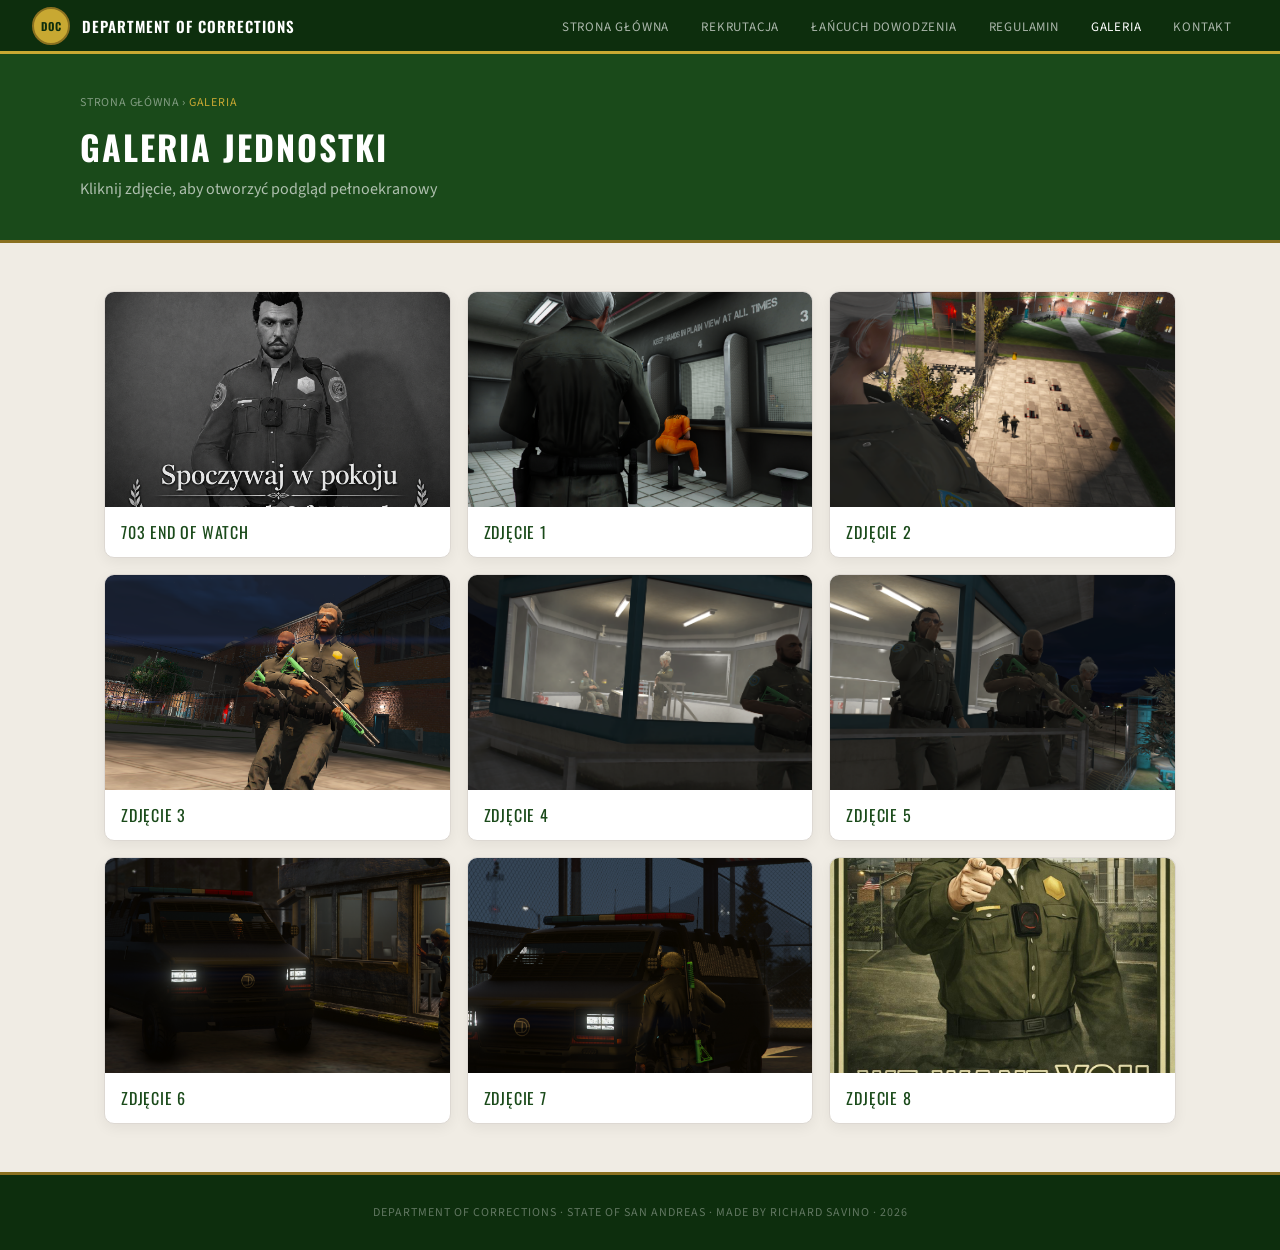
==== commit 3081676e: "Update galeria.html" ====
--- a/galeria.html
+++ b/galeria.html
@@ -44,8 +44,8 @@
     <article class="gallery-item"><img class="gallery-img" src="img/galeria-4.jpg" alt="Galeria DOC 4"><div class="gallery-title">Zdjęcie 3</div></article>
     <article class="gallery-item"><img class="gallery-img" src="img/galeria-5.jpg" alt="Galeria DOC 5"><div class="gallery-title">Zdjęcie 4</div></article>
     <article class="gallery-item"><img class="gallery-img" src="img/galeria-6.jpg" alt="Galeria DOC 6"><div class="gallery-title">Zdjęcie 5</div></article>
-    <article class="gallery-item"><img class="gallery-img" src="img/gallery-6.jpg" alt="Galeria DOC 6"><div class="gallery-title">Zdjęcie 6</div></article>
-    <article class="gallery-item"><img class="gallery-img" src="img/gallery-6.jpg" alt="Galeria DOC 6"><div class="gallery-title">Zdjęcie 7</div></article>
+    <article class="gallery-item"><img class="gallery-img" src="img/galeria-7.jpg" alt="Galeria DOC 6"><div class="gallery-title">Zdjęcie 6</div></article>
+    <article class="gallery-item"><img class="gallery-img" src="img/galeria-8.jpg" alt="Galeria DOC 6"><div class="gallery-title">Zdjęcie 7</div></article>
     <article class="gallery-item"><img class="gallery-img" src="img/gallery-6.jpg" alt="Galeria DOC 6"><div class="gallery-title">Zdjęcie 8</div></article>
   </section>
 </main>
